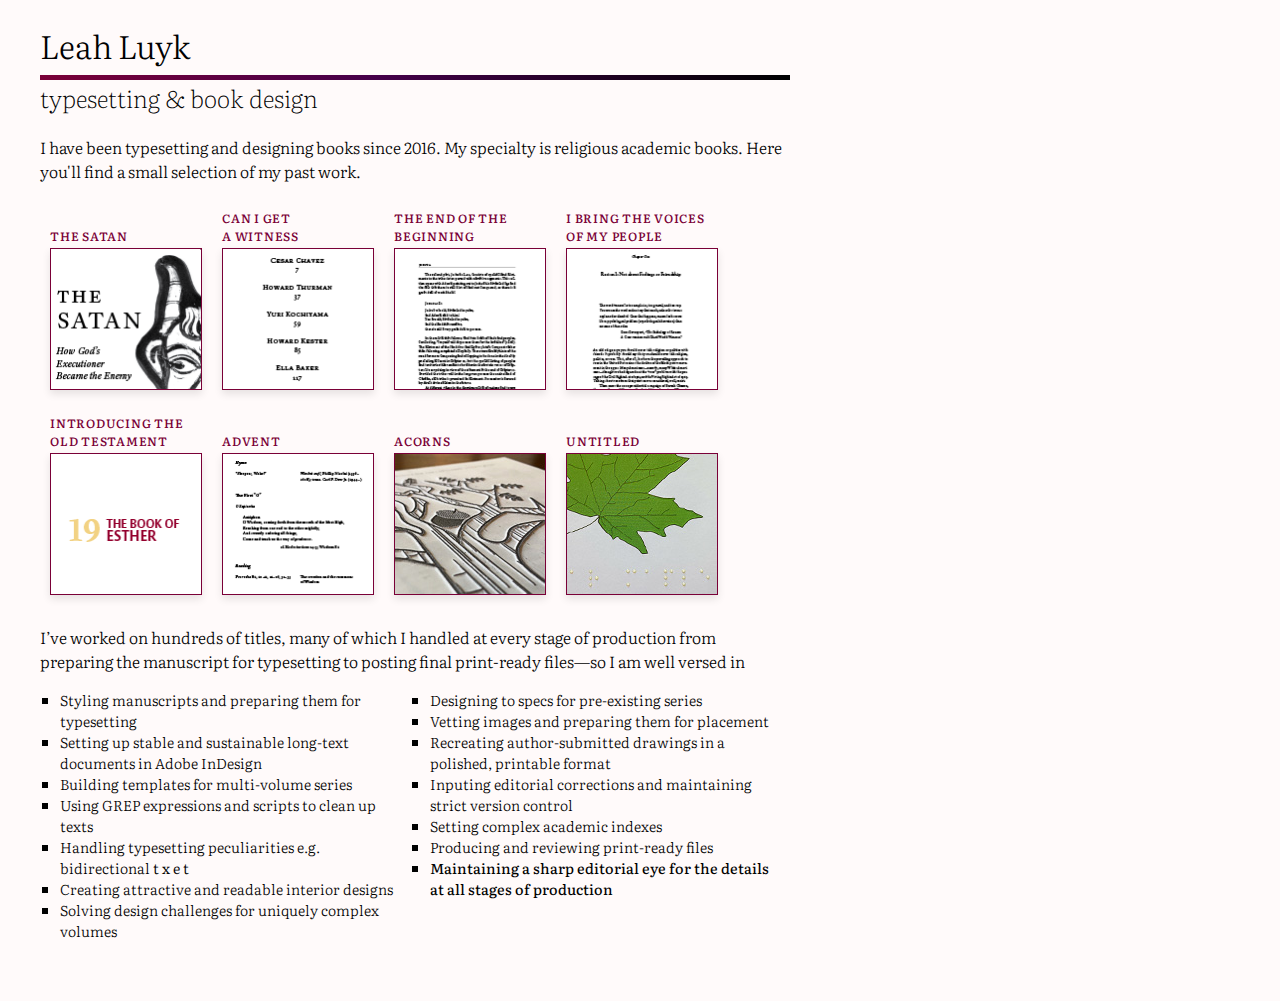
==== index.html @ 54a87373 "initial commit" ====
<!DOCTYPE html>
<html lang="en">
    <head>
        <meta charset="utf-8"/>
        <meta name="viewport" content="width=device-width, initial-scale=1.0"/>
        <link href="style.css" rel="stylesheet"/>
        <link href="https://fonts.googleapis.com/css2?family=Literata:ital,wght@0,200..700;1,200..700" rel="stylesheet">
        <link rel="icon" type="image/png" href="/assets/LL.png"/>
        <title>typesetting & book design</title>
    </head>
    <body>
        <header>
          <h1>Leah Luyk</h1>
          <h2>typesetting & book design</h2>
        </header>
        <main>
        <p>I have been typesetting and designing books since 2016. My specialty is religious academic books. Here you'll find a small selection of my past work. </p>
        <div class="projects">
            <a class="go-to-project" id="satan" href="satan.html"><br>The Satan<br><img class="thmb" src="assets/stokes/thumbnail_Stokes_thumbnail.png" alt="The Satan"></a>
            <a class="go-to-project" id="witness" href="witness.html">Can I Get <br>a Witness<br><img class="thmb" src="assets/marsh/thumbnail_Marsh_thumbnail.png" alt="Can I Get a Witness"></a>
            <a class="go-to-project" id="end" href="end.html">The End of the <br>Beginning<br><img class="thmb" src="assets/vw-b/thumbnail_vanWijk_Bos_thumbnail.png" alt="The End of the Beginning"></a>
            <a class="go-to-project" id="voices" href="voices.html">I Bring the Voices <br>of My People<br><img class="thmb" src="assets/walker-barnes/thumbnail_Walker-Barnes_thumbnail.png" alt="I Bring the Voices of My People"></a>
            <a class="go-to-project" id="ot" href="ot.html">Introducing the <br>Old Testament<br><img class="thmb" src="assets/hubbard/thumbnail_Hubbard_thumbnail.png" alt="Introducing the OT"></a>
            <a class="go-to-project" id="advent" href="advent.html"><br>Advent<br><img class="thmb" src="assets/rutledge/thumbnail_Rutledge_thumbnail.png" alt="Advent"></a>
            <a class="go-to-project" id="acorns" href="acorns.html"><br>Acorns<br><img class="thmb" src="assets/acorns/thmb_acorns.jpg" alt="Acorns-tactile"></a>
            <a class="go-to-project" id="leaves" href="leaves.html"><br>Untitled<br><img class="thmb" src="assets/leaves/thmb_leaves.jpg" alt="Untitled-tactile"></a>


        </div>
        <p>I’ve worked on hundreds of titles, many of which I handled at every stage of production from preparing the manuscript for typesetting to posting final print-ready files&#x2014;so I am well versed in</p>
        <ul>
          <li>Styling manuscripts and preparing them for typesetting</li>
          <li>Setting up stable and sustainable long-text documents in Adobe InDesign</li>
          <li>Building templates for multi-volume series</li>
          <li>Using GREP expressions and scripts to clean up texts</li>
          <li>Handling typesetting peculiarities e.g. bidirectional <bdo dir="rtl">text</bdo></li>
          <li>Creating attractive and readable interior designs</li>
          <li>Solving design challenges for uniquely complex volumes</li>
          <li>Designing to specs for pre-existing series</li>
          <li>Vetting images and preparing them for placement</li>
          <li>Recreating author-submitted drawings in a polished, printable format</li>
          <li>Inputing editorial corrections and maintaining strict version control</li>
          <li>Setting complex academic indexes</li>
          <li>Producing and reviewing print-ready files</li>
          <li><strong>Maintaining a sharp editorial eye for the details at all stages of production</strong></li>
        </ul>

        </main>
    </body>
</html>
---- style.css ----
body {
    font-family: "Literata", serif;
    font-weight: 300;
    margin: 10px 40px 40px 40px;
    max-width: 750px;
    background-color:snow;
}


h1 {
    font-weight: 300;
    padding-bottom: 6px;
    margin-block-end: 0;
    border-bottom: 5px solid transparent;
    border-image: linear-gradient(to right, rgba(122,0,55,1) 0%, rgba(70,0,74,1) 45%, rgba(0,0,0,1) 100%);
    border-image-slice: 1;
    border-left: 0;
    border-right:0;
}

h2 {
    margin-block-start: 0;
    font-weight: 200;
    font-size: 1.5;
}


ul {
    list-style-type: square;
    margin: 0;
    padding: 0px 20px 20px 20px;
    columns: 2;
    column-gap: 30px;
    font-size: .9em;
}

/* ul li::before {
    content: "\25B6";
    font-weight: normal;
    font-size: .25em;
    color:dimgray; 
    display: inline-block; 
    width: 5em;
    margin-left: -5em; 
  } */

bdo {
    letter-spacing: .2em;
    font-weight: 350;
}

strong {
    font-weight: 450;
}

.projects {
    display:flex;
    flex-wrap: wrap;
}

.go-to-project {
    display: block;
    text-decoration: none;
    color: rgba(122,0,55,1);
    font-weight: 500;
    font-size: .75em;
    letter-spacing:.75px;
    margin: 10px 10px;
    text-transform: uppercase;
}

.thmb {
    width: 150px;
    height: 140px;
    margin-top: 3px;
    border: solid rgba(122,0,55,1) 1px;
    box-shadow: 0px 4px 8px 0px rgba(0, 0, 0, 0.1);
}

.go-to-project:hover{
    color:rgba(70,0,74,.5);
}

.thmb:hover{
    border-color:rgba(70,0,74,.5);
    opacity: 0.5;
}

.spreads {
    display: flex;
    flex-direction: column;
    width: 100vw;
    max-width: 750px;
    margin-left: 40px;
    margin-bottom: 40px;
}

.spread-image {
    max-width: 80vw;
    margin: 40px 0 0 0;
    border: solid gray .5px;
}

.pages {
    margin-left: 40px;
    margin-bottom: 40px;
    display: flex;
    flex-direction: row;
    flex-wrap: wrap;

}

.page-photo {
    max-width: 100%;
    height: auto;
    margin: 40px 40px 0px 0px;
    border: solid rgb(181, 181, 181) .5px;
    box-shadow: 0px 4px 8px 0px rgba(0, 0, 0, 0.1);
}

.book-title {
    margin-top: 40px;
    margin-left: 40px;
    margin-block-end: 0;
}

#go-back {
    font-style: italic;
    font-variation-settings: 'ital' 1;
    text-decoration: none;
}
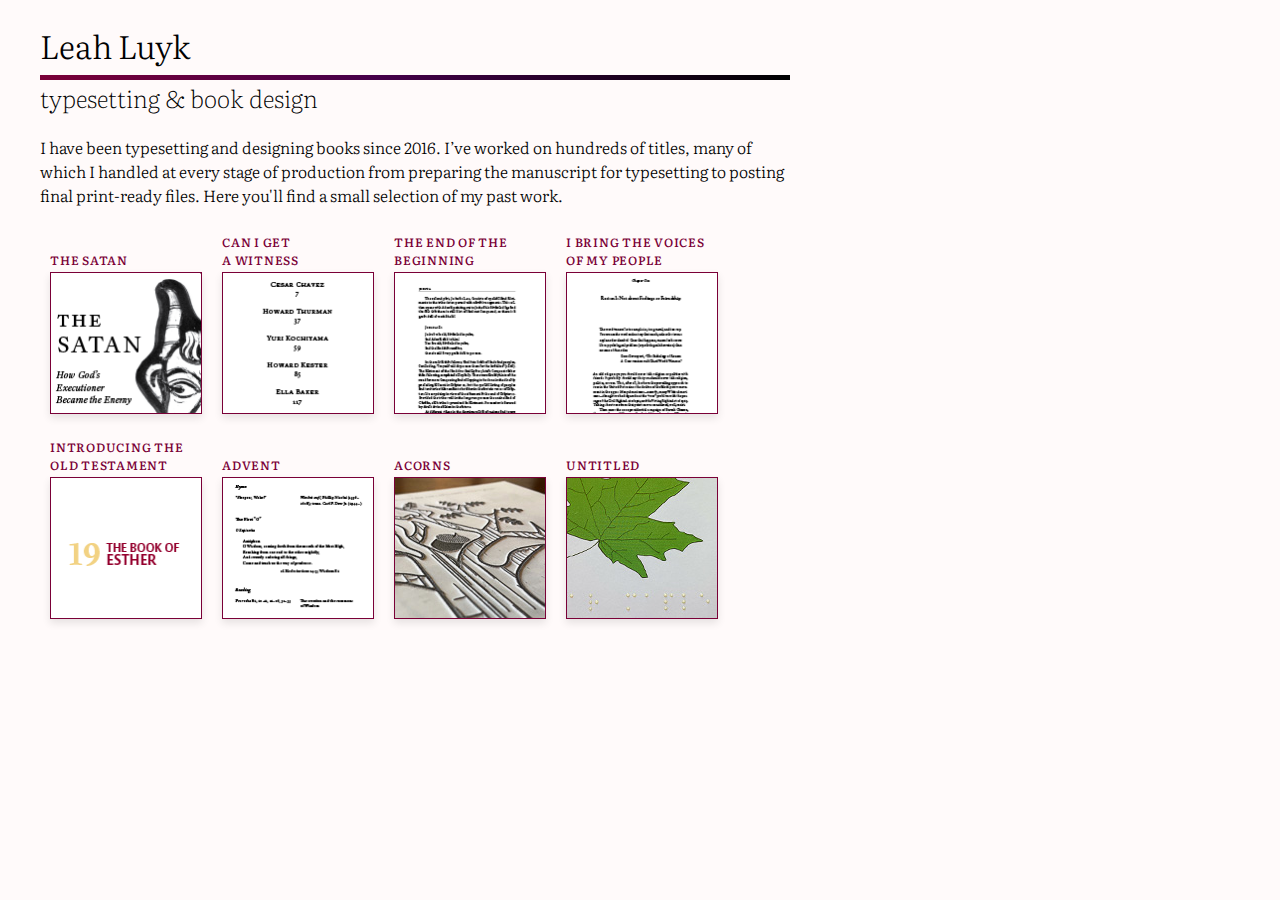
==== commit 0c33bc1d: "updated copy" ====
--- a/index.html
+++ b/index.html
@@ -14,7 +14,7 @@
           <h2>typesetting & book design</h2>
         </header>
         <main>
-        <p>I have been typesetting and designing books since 2016. My specialty is religious academic books. Here you'll find a small selection of my past work. </p>
+        <p>I have been typesetting and designing books since 2016. I’ve worked on hundreds of titles, many of which I handled at every stage of production from preparing the manuscript for typesetting to posting final print-ready files. Here you'll find a small selection of my past work. </p>
         <div class="projects">
             <a class="go-to-project" id="satan" href="satan.html"><br>The Satan<br><img class="thmb" src="assets/stokes/thumbnail_Stokes_thumbnail.png" alt="The Satan"></a>
             <a class="go-to-project" id="witness" href="witness.html">Can I Get <br>a Witness<br><img class="thmb" src="assets/marsh/thumbnail_Marsh_thumbnail.png" alt="Can I Get a Witness"></a>
@@ -27,23 +27,7 @@
 
 
         </div>
-        <p>I’ve worked on hundreds of titles, many of which I handled at every stage of production from preparing the manuscript for typesetting to posting final print-ready files&#x2014;so I am well versed in</p>
-        <ul>
-          <li>Styling manuscripts and preparing them for typesetting</li>
-          <li>Setting up stable and sustainable long-text documents in Adobe InDesign</li>
-          <li>Building templates for multi-volume series</li>
-          <li>Using GREP expressions and scripts to clean up texts</li>
-          <li>Handling typesetting peculiarities e.g. bidirectional <bdo dir="rtl">text</bdo></li>
-          <li>Creating attractive and readable interior designs</li>
-          <li>Solving design challenges for uniquely complex volumes</li>
-          <li>Designing to specs for pre-existing series</li>
-          <li>Vetting images and preparing them for placement</li>
-          <li>Recreating author-submitted drawings in a polished, printable format</li>
-          <li>Inputing editorial corrections and maintaining strict version control</li>
-          <li>Setting complex academic indexes</li>
-          <li>Producing and reviewing print-ready files</li>
-          <li><strong>Maintaining a sharp editorial eye for the details at all stages of production</strong></li>
-        </ul>
+        
 
         </main>
     </body>
--- a/style.css
+++ b/style.css
@@ -114,7 +114,7 @@
 
 .page-photo {
     max-width: 100%;
-    height: auto;
+    /* height: auto; */
     margin: 40px 40px 0px 0px;
     border: solid rgb(181, 181, 181) .5px;
     box-shadow: 0px 4px 8px 0px rgba(0, 0, 0, 0.1);
